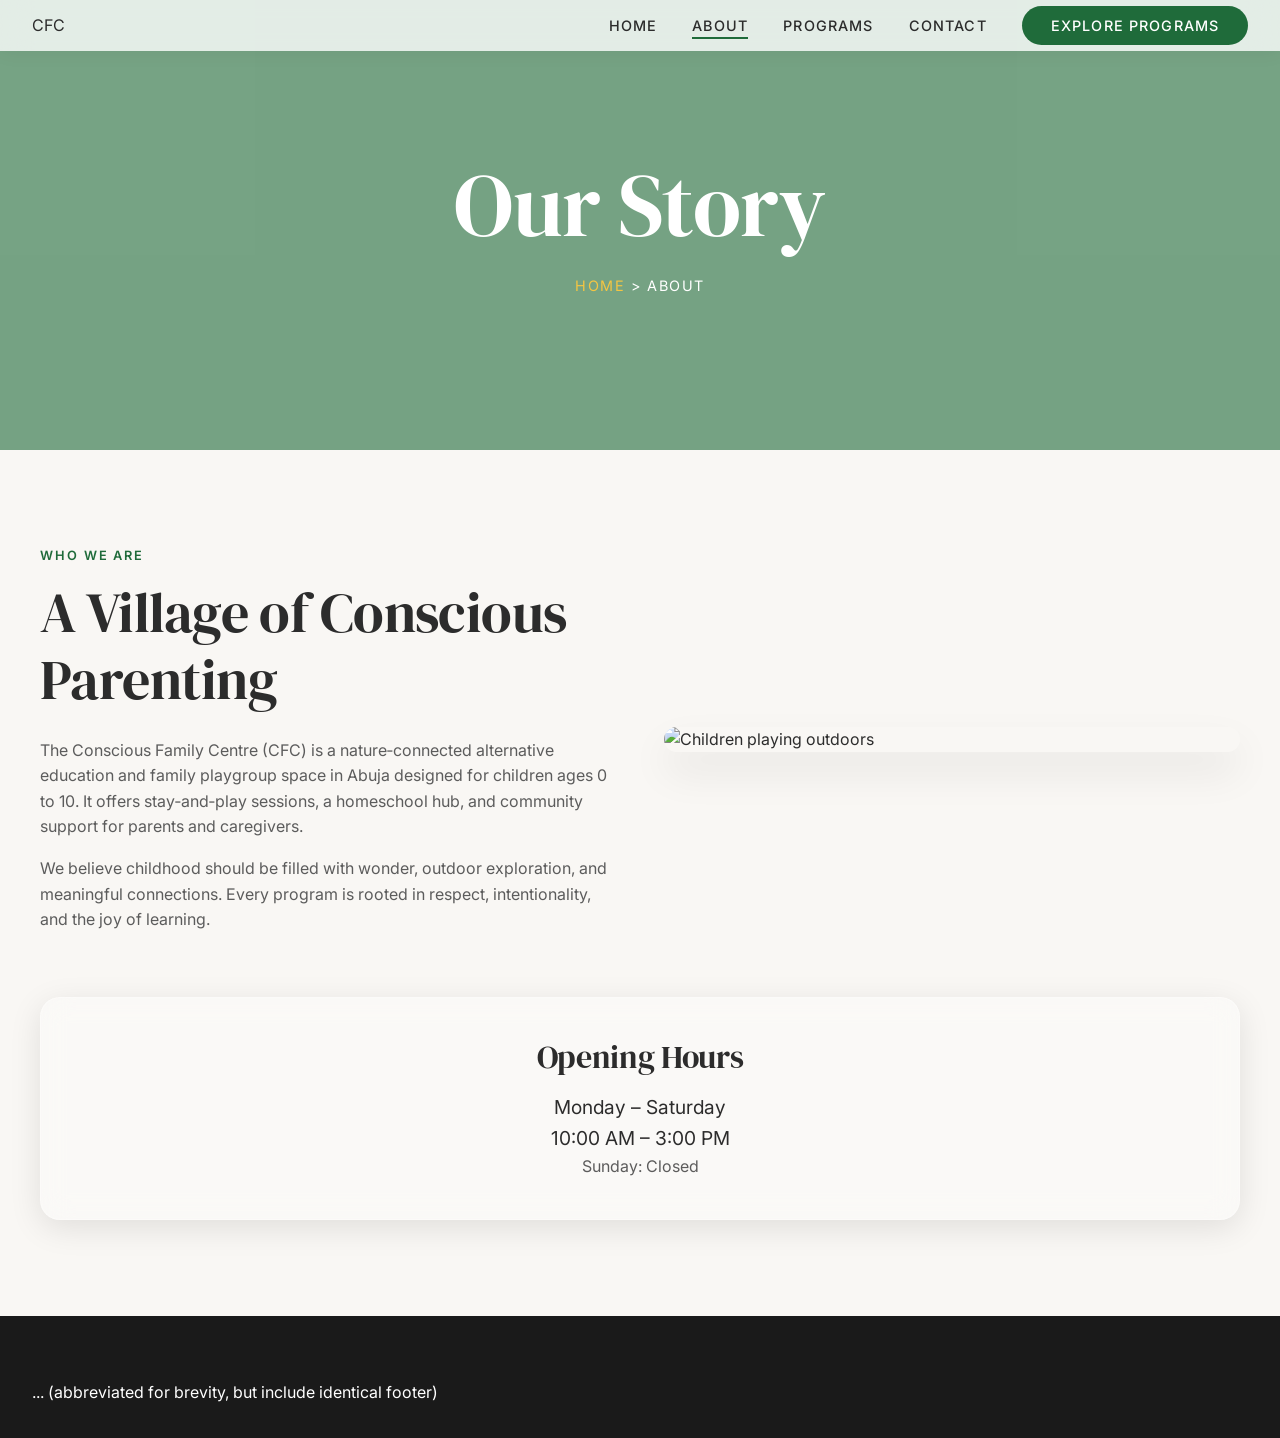
==== about.html @ d98ee002 "Add About page HTML structure This file contains the HTML structure for the About page of the Consci" ====
<!DOCTYPE html>
<html lang="en">
<head>
  <meta charset="UTF-8">
  <meta name="viewport" content="width=device-width, initial-scale=1.0">
  <meta name="description" content="About Conscious Family Centre – Our story, values, and opening hours in Wuse 2, Abuja.">
  <title>About | Conscious Family Centre</title>
  <link rel="stylesheet" href="style.css">
</head>
<body>
  <nav class="navbar">
    <a href="index.html" class="logo"><img src="assets/logo.png" alt="CFC logo" onerror="this.outerHTML='<span style=...>CFC</span>'"></a>
    <ul class="nav-links">
      <li><a href="index.html">Home</a></li>
      <li><a href="about.html" class="active">About</a></li>
      <li><a href="programs.html">Programs</a></li>
      <li><a href="contact.html">Contact</a></li>
      <li><a href="programs.html" class="nav-cta">Explore Programs</a></li>
    </ul>
    <button class="hamburger" aria-label="Menu"><span></span><span></span><span></span></button>
  </nav>

  <section class="page-hero" style="background-image: url('https://images.unsplash.com/photo-1503454537195-1dcabb73ffb9?w=1600&q=80');">
    <div class="page-hero-content reveal">
      <h1>Our Story</h1>
      <p class="breadcrumb"><a href="index.html">Home</a> &gt; <span>About</span></p>
    </div>
  </section>

  <section class="section">
    <div class="container">
      <div class="about-preview reveal">
        <div>
          <span class="section-label">Who We Are</span>
          <h2>A Village of Conscious Parenting</h2>
          <p style="color: var(--text-soft);">The Conscious Family Centre (CFC) is a nature‑connected alternative education and family playgroup space in Abuja designed for children ages 0 to 10. It offers stay‑and‑play sessions, a homeschool hub, and community support for parents and caregivers.</p>
          <p style="margin-top:1rem; color: var(--text-soft);">We believe childhood should be filled with wonder, outdoor exploration, and meaningful connections. Every program is rooted in respect, intentionality, and the joy of learning.</p>
        </div>
        <div>
          <img src="https://images.unsplash.com/photo-1503919545889-aef636e10ad4?w=800&q=80" alt="Children playing outdoors" loading="lazy">
        </div>
      </div>

      <div class="glass-card" style="padding:2.5rem; margin-top:4rem; text-align:center;">
        <h3>Opening Hours</h3>
        <p style="font-size:1.2rem; margin-top:1rem;">Monday – Saturday<br>10:00 AM – 3:00 PM</p>
        <p style="color:var(--text-soft);">Sunday: Closed</p>
      </div>
    </div>
  </section>

  <footer class="footer">
    <!-- same footer as index -->
    ... (abbreviated for brevity, but include identical footer)
  </footer>
  <script src="script.js" defer></script>
</body>
</html>
---- style.css ----
/*=============================================
   CONSCIOUS FAMILY CENTRE (CFC)
   PREMIUM CINEMATIC WEBSITE – STYLE.CSS
   Mobile-first, glassmorphism, animations
===============================================*/

/* ---------- FONTS (2 families) ---------- */
@import url('https://fonts.googleapis.com/css2?family=DM+Serif+Display&family=Inter:wght@300;400;500;600;700&display=swap');

/* ---------- CUSTOM PROPERTIES ---------- */
:root {
  --font-heading: 'DM Serif Display', serif;
  --font-body: 'Inter', sans-serif;

  --primary: #1F6B3A;
  --secondary: #4CAF50;
  --accent1: #F4C542;
  --accent2: #F28C28;
  --accent3: #E94E77;
  --accent4: #8E44AD;
  --accent5: #3498DB;

  --bg-soft: #f9f7f4;
  --bg-white: #ffffff;
  --text-dark: #2c2c2c;
  --text-soft: #5c5c5c;
  --glass-bg: rgba(255, 255, 255, 0.25);
  --glass-border: rgba(255, 255, 255, 0.3);
  --glass-shadow: 0 8px 32px rgba(0, 0, 0, 0.1);

  --max-width: 1200px;
  --gap: clamp(1.5rem, 4vw, 3rem);

  --transition: 0.3s cubic-bezier(0.4, 0, 0.2, 1);
}

/* ---------- RESET ---------- */
*,
*::before,
*::after {
  margin: 0;
  padding: 0;
  box-sizing: border-box;
}

html {
  scroll-behavior: smooth;
  font-size: 100%;
}

body {
  font-family: var(--font-body);
  background-color: var(--bg-soft);
  color: var(--text-dark);
  line-height: 1.6;
  overflow-x: hidden;
  -webkit-font-smoothing: antialiased;
}

img {
  max-width: 100%;
  height: auto;
  display: block;
}

a {
  text-decoration: none;
  color: inherit;
  transition: color var(--transition);
}

ul {
  list-style: none;
}

/* ---------- LOADER (subtle) ---------- */
#loader {
  position: fixed;
  top: 0; left: 0;
  width: 100%; height: 100%;
  background: var(--bg-soft);
  display: flex;
  align-items: center;
  justify-content: center;
  z-index: 9999;
  transition: opacity 0.5s ease, visibility 0.5s ease;
}

#loader.hidden {
  opacity: 0;
  visibility: hidden;
}

.spinner {
  width: 40px;
  height: 40px;
  border: 3px solid rgba(0,0,0,0.1);
  border-top-color: var(--primary);
  border-radius: 50%;
  animation: spin 0.8s linear infinite;
}

@keyframes spin {
  to { transform: rotate(360deg); }
}

/* ---------- TYPOGRAPHY ---------- */
h1, h2, h3, h4 {
  font-family: var(--font-heading);
  font-weight: 400;
  line-height: 1.2;
  letter-spacing: -0.01em;
}

h1 {
  font-size: clamp(3rem, 8vw, 5.5rem);
}

h2 {
  font-size: clamp(2rem, 5vw, 3.5rem);
  margin-bottom: 1.5rem;
}

h3 {
  font-size: clamp(1.3rem, 3vw, 2rem);
  font-weight: 400;
}

.section-label {
  text-transform: uppercase;
  letter-spacing: 0.15em;
  font-size: 0.8rem;
  font-weight: 600;
  color: var(--primary);
  margin-bottom: 0.8rem;
  display: block;
}

/* ---------- NAVIGATION ---------- */
.navbar {
  position: fixed;
  top: 0; left: 0;
  width: 100%;
  z-index: 1000;
  padding: 1.2rem 2rem;
  display: flex;
  align-items: center;
  justify-content: space-between;
  transition: background var(--transition), padding var(--transition), box-shadow var(--transition);
  background: transparent;
}

.navbar.scrolled {
  background: rgba(255,255,255,0.8);
  backdrop-filter: blur(15px);
  padding: 0.8rem 2rem;
  box-shadow: 0 2px 20px rgba(0,0,0,0.05);
}

.logo img {
  height: 40px;
  width: auto;
}

.nav-links {
  display: flex;
  gap: 2.2rem;
  align-items: center;
}

.nav-links a {
  font-size: 0.9rem;
  font-weight: 500;
  text-transform: uppercase;
  letter-spacing: 0.08em;
  color: var(--text-dark);
  position: relative;
  padding: 0.3rem 0;
}

.nav-links a::after {
  content: '';
  position: absolute;
  bottom: 0; left: 0;
  width: 0;
  height: 2px;
  background: var(--primary);
  transition: width var(--transition);
}

.nav-links a:hover::after,
.nav-links a.active::after {
  width: 100%;
}

.nav-cta {
  background: var(--primary);
  color: #fff !important;
  padding: 0.7rem 1.8rem !important;
  border-radius: 30px;
  transition: background var(--transition);
}

.nav-cta:hover {
  background: var(--secondary);
}

.hamburger {
  display: none;
  flex-direction: column;
  gap: 5px;
  background: none;
  border: none;
  cursor: pointer;
  padding: 5px;
}

.hamburger span {
  width: 28px;
  height: 2px;
  background: var(--text-dark);
  transition: all var(--transition);
}

/* ---------- BUTTONS ---------- */
.btn {
  display: inline-block;
  padding: 1rem 2.5rem;
  font-family: var(--font-body);
  font-size: 0.9rem;
  font-weight: 600;
  text-transform: uppercase;
  letter-spacing: 0.12em;
  border-radius: 50px;
  transition: all var(--transition);
  cursor: pointer;
  border: 2px solid transparent;
  text-align: center;
}

.btn-primary {
  background: var(--primary);
  color: #fff;
  border-color: var(--primary);
}

.btn-primary:hover {
  background: var(--secondary);
  border-color: var(--secondary);
}

.btn-outline {
  background: transparent;
  border-color: var(--primary);
  color: var(--primary);
}

.btn-outline:hover {
  background: var(--primary);
  color: #fff;
}

/* ---------- REVEAL ANIMATION (IntersectionObserver) ---------- */
.reveal {
  opacity: 0;
  transform: translateY(40px);
  transition: opacity 0.8s ease, transform 0.8s ease;
}

.reveal.visible {
  opacity: 1;
  transform: translateY(0);
}

/* ---------- HERO (home) ---------- */
.hero {
  height: 100vh;
  min-height: 700px;
  position: relative;
  display: flex;
  align-items: center;
  justify-content: center;
  text-align: center;
  overflow: hidden;
  background: url('https://images.unsplash.com/photo-1500993855538-c6a99f437aa7?w=1600&q=80') center/cover no-repeat;
}

.hero-overlay {
  position: absolute;
  top: 0; left: 0;
  width: 100%; height: 100%;
  background: linear-gradient(135deg, rgba(31,107,58,0.5) 0%, rgba(244,197,66,0.25) 100%);
  z-index: 1;
}

.hero-content {
  position: relative;
  z-index: 2;
  max-width: 900px;
  padding: 0 2rem;
  color: #fff;
}

.hero-label {
  text-transform: uppercase;
  letter-spacing: 0.2em;
  font-size: 0.9rem;
  font-weight: 600;
  color: var(--accent1);
  margin-bottom: 1rem;
  animation: fadeUp 1s ease forwards;
}

.hero-title {
  font-size: clamp(3rem, 10vw, 6rem);
  margin-bottom: 1.5rem;
  animation: fadeUp 1s ease 0.2s forwards;
  opacity: 0;
}

.hero-subtitle {
  font-size: 1.2rem;
  max-width: 600px;
  margin: 0 auto 2.5rem;
  color: rgba(255,255,255,0.9);
  animation: fadeUp 1s ease 0.4s forwards;
  opacity: 0;
}

.hero-buttons {
  display: flex;
  gap: 1.2rem;
  justify-content: center;
  flex-wrap: wrap;
  animation: fadeUp 1s ease 0.6s forwards;
  opacity: 0;
}

@keyframes fadeUp {
  from {
    opacity: 0;
    transform: translateY(30px);
  }
  to {
    opacity: 1;
    transform: translateY(0);
  }
}

/* Floating bubbles (generated via JS, styled here) */
.bubble {
  position: absolute;
  background: rgba(255,255,255,0.15);
  border-radius: 50%;
  z-index: 0;
  pointer-events: none;
  animation: floatBubble 8s infinite ease-in-out;
}

@keyframes floatBubble {
  0%, 100% { transform: translateY(0) translateX(0); }
  25% { transform: translateY(-30px) translateX(15px); }
  50% { transform: translateY(-10px) translateX(-20px); }
  75% { transform: translateY(-40px) translateX(10px); }
}

/* ---------- GLASSMORPHISM CARDS ---------- */
.glass-card {
  background: var(--glass-bg);
  backdrop-filter: blur(15px);
  border: 1px solid var(--glass-border);
  border-radius: 20px;
  box-shadow: var(--glass-shadow);
  transition: transform 0.4s ease, box-shadow 0.4s ease;
}

.glass-card:hover {
  transform: translateY(-8px);
  box-shadow: 0 15px 40px rgba(0,0,0,0.15);
}

/* ---------- SECTIONS ---------- */
.section {
  padding: 6rem 2rem;
}

.container {
  max-width: var(--max-width);
  margin: 0 auto;
}

.section-header {
  text-align: center;
  margin-bottom: 4rem;
}

/* ---------- HOMEPAGE SECTIONS ---------- */
.about-preview {
  display: grid;
  grid-template-columns: 1fr 1fr;
  gap: var(--gap);
  align-items: center;
}

.about-preview img {
  border-radius: 20px;
  box-shadow: 0 20px 40px rgba(0,0,0,0.08);
}

.featured-programs .program-grid {
  display: grid;
  grid-template-columns: repeat(auto-fit, minmax(280px, 1fr));
  gap: 2rem;
}

.program-card {
  padding: 2.5rem;
  text-align: center;
  display: flex;
  flex-direction: column;
  gap: 1rem;
  align-items: center;
}

.program-card .icon {
  font-size: 2.5rem;
  margin-bottom: 0.5rem;
}

.testimonial-grid {
  display: grid;
  grid-template-columns: repeat(auto-fit, minmax(300px, 1fr));
  gap: 2rem;
}

.testimonial-card {
  padding: 2rem;
  background: var(--bg-white);
  border-radius: 20px;
  box-shadow: 0 5px 20px rgba(0,0,0,0.03);
  border-left: 4px solid var(--primary);
}

.testimonial-card p {
  font-style: italic;
  color: var(--text-soft);
}

.testimonial-card .author {
  margin-top: 1.5rem;
  font-weight: 600;
  color: var(--primary);
  font-style: normal;
}

.cta-section {
  text-align: center;
  background: linear-gradient(135deg, var(--primary), var(--secondary));
  color: #fff;
  border-radius: 30px;
  margin: 2rem;
  padding: 5rem 2rem;
}

.cta-section h2 {
  color: #fff;
}

/* ---------- FOOTER ---------- */
.footer {
  background: #1a1a1a;
  color: #fff;
  padding: 4rem 2rem 2rem;
}

.footer-grid {
  display: flex;
  justify-content: space-between;
  flex-wrap: wrap;
  gap: 2rem;
  max-width: var(--max-width);
  margin: 0 auto 2rem;
}

.footer-col h4 {
  color: var(--accent1);
  margin-bottom: 1rem;
}

.footer-col p, .footer-col a {
  color: #aaa;
  font-size: 0.9rem;
  display: block;
  margin-bottom: 0.5rem;
}

.social-links a {
  display: inline-block;
  margin-right: 1rem;
  font-size: 1.2rem;
}

.footer-bottom {
  text-align: center;
  color: #aaa;
  font-size: 0.8rem;
  border-top: 1px solid #333;
  padding-top: 1.5rem;
  margin-top: 2rem;
}

/* ---------- INNER PAGES ---------- */
.page-hero {
  height: 50vh;
  min-height: 350px;
  background-size: cover;
  background-position: center;
  position: relative;
  display: flex;
  align-items: center;
  justify-content: center;
  text-align: center;
}

.page-hero::before {
  content: '';
  position: absolute;
  top: 0; left: 0;
  width: 100%; height: 100%;
  background: rgba(31,107,58,0.6);
}

.page-hero-content {
  position: relative;
  z-index: 2;
  color: #fff;
}

.breadcrumb {
  font-size: 0.9rem;
  text-transform: uppercase;
  letter-spacing: 0.1em;
  margin-top: 1rem;
}

.breadcrumb a {
  color: var(--accent1);
}

/* Programs alternating layout */
.program-section {
  display: grid;
  grid-template-columns: 1fr 1fr;
  gap: 3rem;
  align-items: center;
  margin-bottom: 5rem;
}

.program-section.reverse {
  direction: rtl;
}

.program-section.reverse .program-text {
  direction: ltr;
}

.program-text h3 {
  color: var(--primary);
  margin-bottom: 1rem;
}

.program-text p {
  color: var(--text-soft);
}

.program-image img {
  border-radius: 20px;
  box-shadow: 0 15px 30px rgba(0,0,0,0.1);
  transition: transform 0.4s ease;
}

.program-image:hover img {
  transform: scale(1.03);
}

/* Activities grid */
.activities-grid {
  display: grid;
  grid-template-columns: repeat(auto-fit, minmax(250px, 1fr));
  gap: 2rem;
}

.activity-card {
  padding: 2rem;
  text-align: center;
  transition: transform 0.3s ease;
}

.activity-card img {
  width: 100%;
  height: 200px;
  object-fit: cover;
  border-radius: 15px;
  margin-bottom: 1.5rem;
}

/* Contact page */
.contact-details {
  display: grid;
  grid-template-columns: 1fr;
  gap: 2rem;
  max-width: 600px;
  margin: 0 auto;
}

.contact-item {
  display: flex;
  align-items: flex-start;
  gap: 1.5rem;
}

.contact-icon {
  font-size: 1.5rem;
  color: var(--primary);
}

/* ---------- RESPONSIVE ---------- */
@media (max-width: 768px) {
  .hamburger {
    display: flex;
    z-index: 1001;
  }

  .nav-links {
    position: fixed;
    top: 0; right: -100%;
    width: 75%;
    height: 100vh;
    background: rgba(255,255,255,0.95);
    backdrop-filter: blur(20px);
    flex-direction: column;
    justify-content: center;
    padding: 2rem;
    transition: right 0.4s ease;
  }

  .nav-links.active {
    right: 0;
  }

  .about-preview,
  .program-section {
    grid-template-columns: 1fr;
  }

  .program-section.reverse {
    direction: ltr;
  }

  .hero-title {
    font-size: clamp(2.5rem, 7vw, 4rem);
  }
}
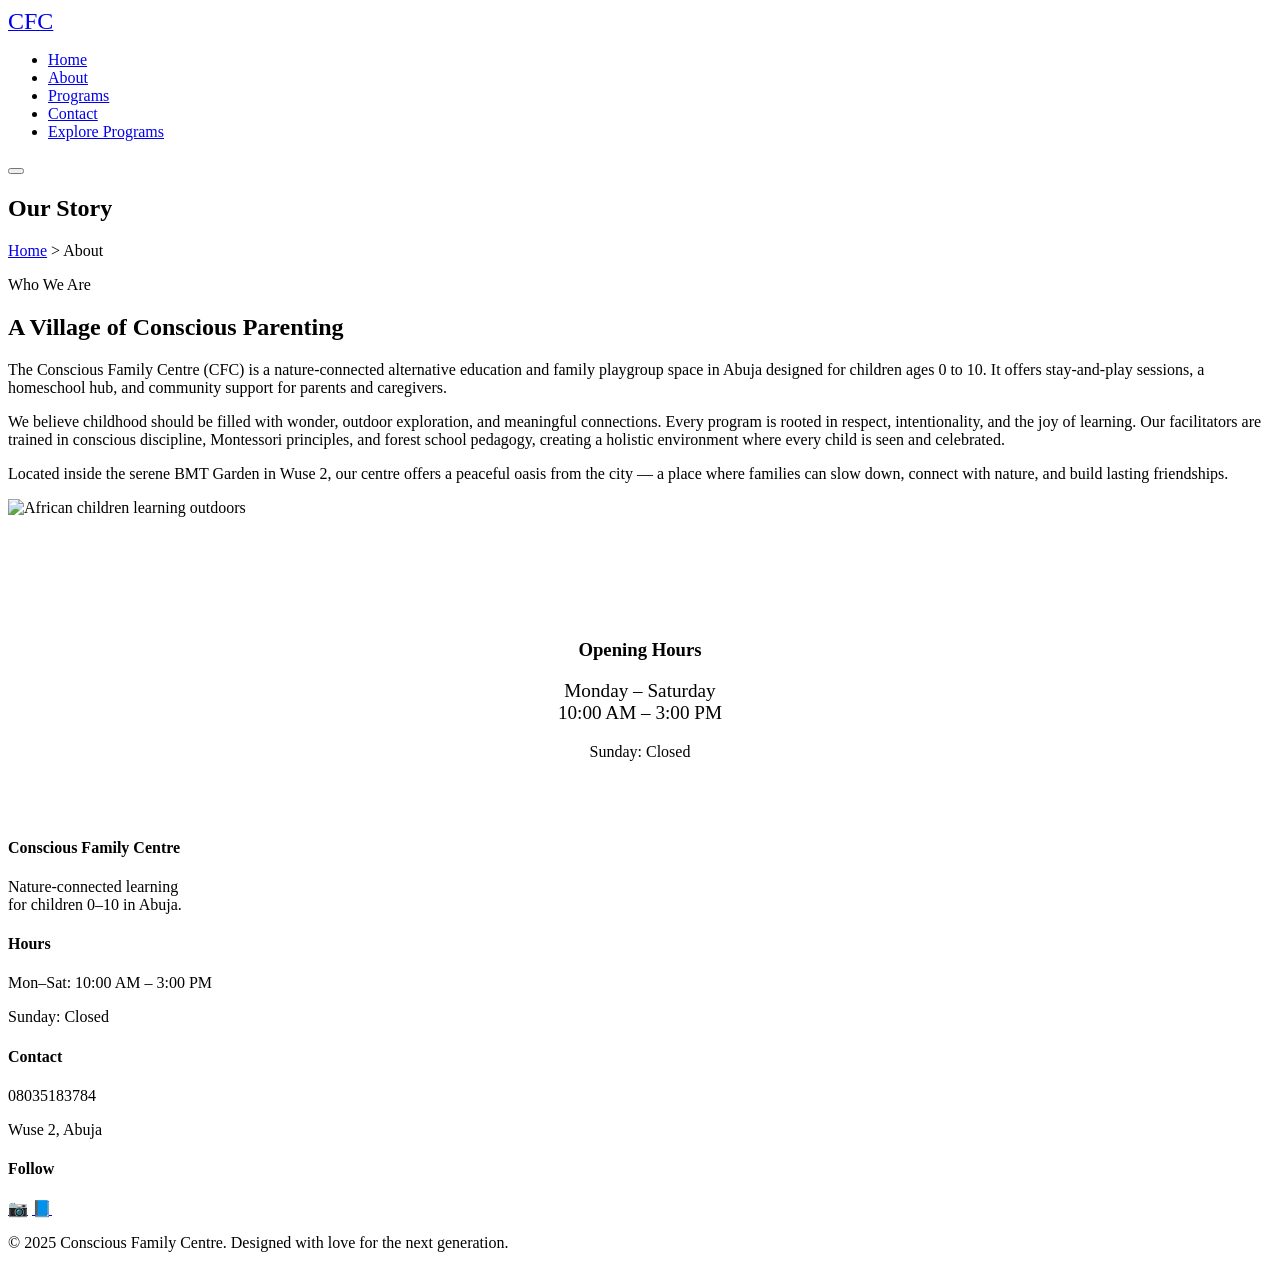
==== commit 066b7628: "Add About page with content and structure This file contains the HTML structure for the About page o" ====
--- a/about.html
+++ b/about.html
@@ -8,8 +8,12 @@
   <link rel="stylesheet" href="style.css">
 </head>
 <body>
+
+  <!-- NAVIGATION -->
   <nav class="navbar">
-    <a href="index.html" class="logo"><img src="assets/logo.png" alt="CFC logo" onerror="this.outerHTML='<span style=...>CFC</span>'"></a>
+    <a href="index.html" class="logo">
+      <img src="assets/logo.png" alt="Conscious Family Centre logo" onerror="this.outerHTML='<span style=font-family:var(--font-heading);color:var(--primary);font-size:1.5rem;>CFC</span>'">
+    </a>
     <ul class="nav-links">
       <li><a href="index.html">Home</a></li>
       <li><a href="about.html" class="active">About</a></li>
@@ -20,13 +24,15 @@
     <button class="hamburger" aria-label="Menu"><span></span><span></span><span></span></button>
   </nav>
 
-  <section class="page-hero" style="background-image: url('https://images.unsplash.com/photo-1503454537195-1dcabb73ffb9?w=1600&q=80');">
+  <!-- PAGE HERO -->
+  <section class="page-hero" style="background-image: url('https://images.unsplash.com/photo-1607453998774-d533f65beb82?w=1600&q=80');">
     <div class="page-hero-content reveal">
       <h1>Our Story</h1>
       <p class="breadcrumb"><a href="index.html">Home</a> &gt; <span>About</span></p>
     </div>
   </section>
 
+  <!-- ABOUT CONTENT -->
   <section class="section">
     <div class="container">
       <div class="about-preview reveal">
@@ -34,14 +40,15 @@
           <span class="section-label">Who We Are</span>
           <h2>A Village of Conscious Parenting</h2>
           <p style="color: var(--text-soft);">The Conscious Family Centre (CFC) is a nature‑connected alternative education and family playgroup space in Abuja designed for children ages 0 to 10. It offers stay‑and‑play sessions, a homeschool hub, and community support for parents and caregivers.</p>
-          <p style="margin-top:1rem; color: var(--text-soft);">We believe childhood should be filled with wonder, outdoor exploration, and meaningful connections. Every program is rooted in respect, intentionality, and the joy of learning.</p>
+          <p style="margin-top:1rem; color: var(--text-soft);">We believe childhood should be filled with wonder, outdoor exploration, and meaningful connections. Every program is rooted in respect, intentionality, and the joy of learning. Our facilitators are trained in conscious discipline, Montessori principles, and forest school pedagogy, creating a holistic environment where every child is seen and celebrated.</p>
+          <p style="margin-top:1rem; color: var(--text-soft);">Located inside the serene BMT Garden in Wuse 2, our centre offers a peaceful oasis from the city — a place where families can slow down, connect with nature, and build lasting friendships.</p>
         </div>
         <div>
-          <img src="https://images.unsplash.com/photo-1503919545889-aef636e10ad4?w=800&q=80" alt="Children playing outdoors" loading="lazy">
+          <img src="https://images.unsplash.com/photo-1596495578065-6e0763fa1178?w=800&q=80" alt="African children learning outdoors" loading="lazy">
         </div>
       </div>
 
-      <div class="glass-card" style="padding:2.5rem; margin-top:4rem; text-align:center;">
+      <div class="glass-card" style="padding:2.5rem; margin-top:4rem; text-align:center; max-width:500px; margin-inline:auto;">
         <h3>Opening Hours</h3>
         <p style="font-size:1.2rem; margin-top:1rem;">Monday – Saturday<br>10:00 AM – 3:00 PM</p>
         <p style="color:var(--text-soft);">Sunday: Closed</p>
@@ -49,10 +56,36 @@
     </div>
   </section>
 
+  <!-- FOOTER (identical to index) -->
   <footer class="footer">
-    <!-- same footer as index -->
-    ... (abbreviated for brevity, but include identical footer)
+    <div class="footer-grid">
+      <div class="footer-col">
+        <h4>Conscious Family Centre</h4>
+        <p>Nature‑connected learning<br>for children 0–10 in Abuja.</p>
+      </div>
+      <div class="footer-col">
+        <h4>Hours</h4>
+        <p>Mon–Sat: 10:00 AM – 3:00 PM</p>
+        <p>Sunday: Closed</p>
+      </div>
+      <div class="footer-col">
+        <h4>Contact</h4>
+        <p>08035183784</p>
+        <p>Wuse 2, Abuja</p>
+      </div>
+      <div class="footer-col">
+        <h4>Follow</h4>
+        <div class="social-links">
+          <a href="https://www.instagram.com/consciousfamilycentre/" target="_blank" rel="noopener" aria-label="Instagram">📷</a>
+          <a href="https://www.facebook.com/reel/1488788116158630/?app=fbl" target="_blank" rel="noopener" aria-label="Facebook">📘</a>
+        </div>
+      </div>
+    </div>
+    <div class="footer-bottom">
+      <p>&copy; 2025 Conscious Family Centre. Designed with love for the next generation.</p>
+    </div>
   </footer>
+
   <script src="script.js" defer></script>
 </body>
 </html>
